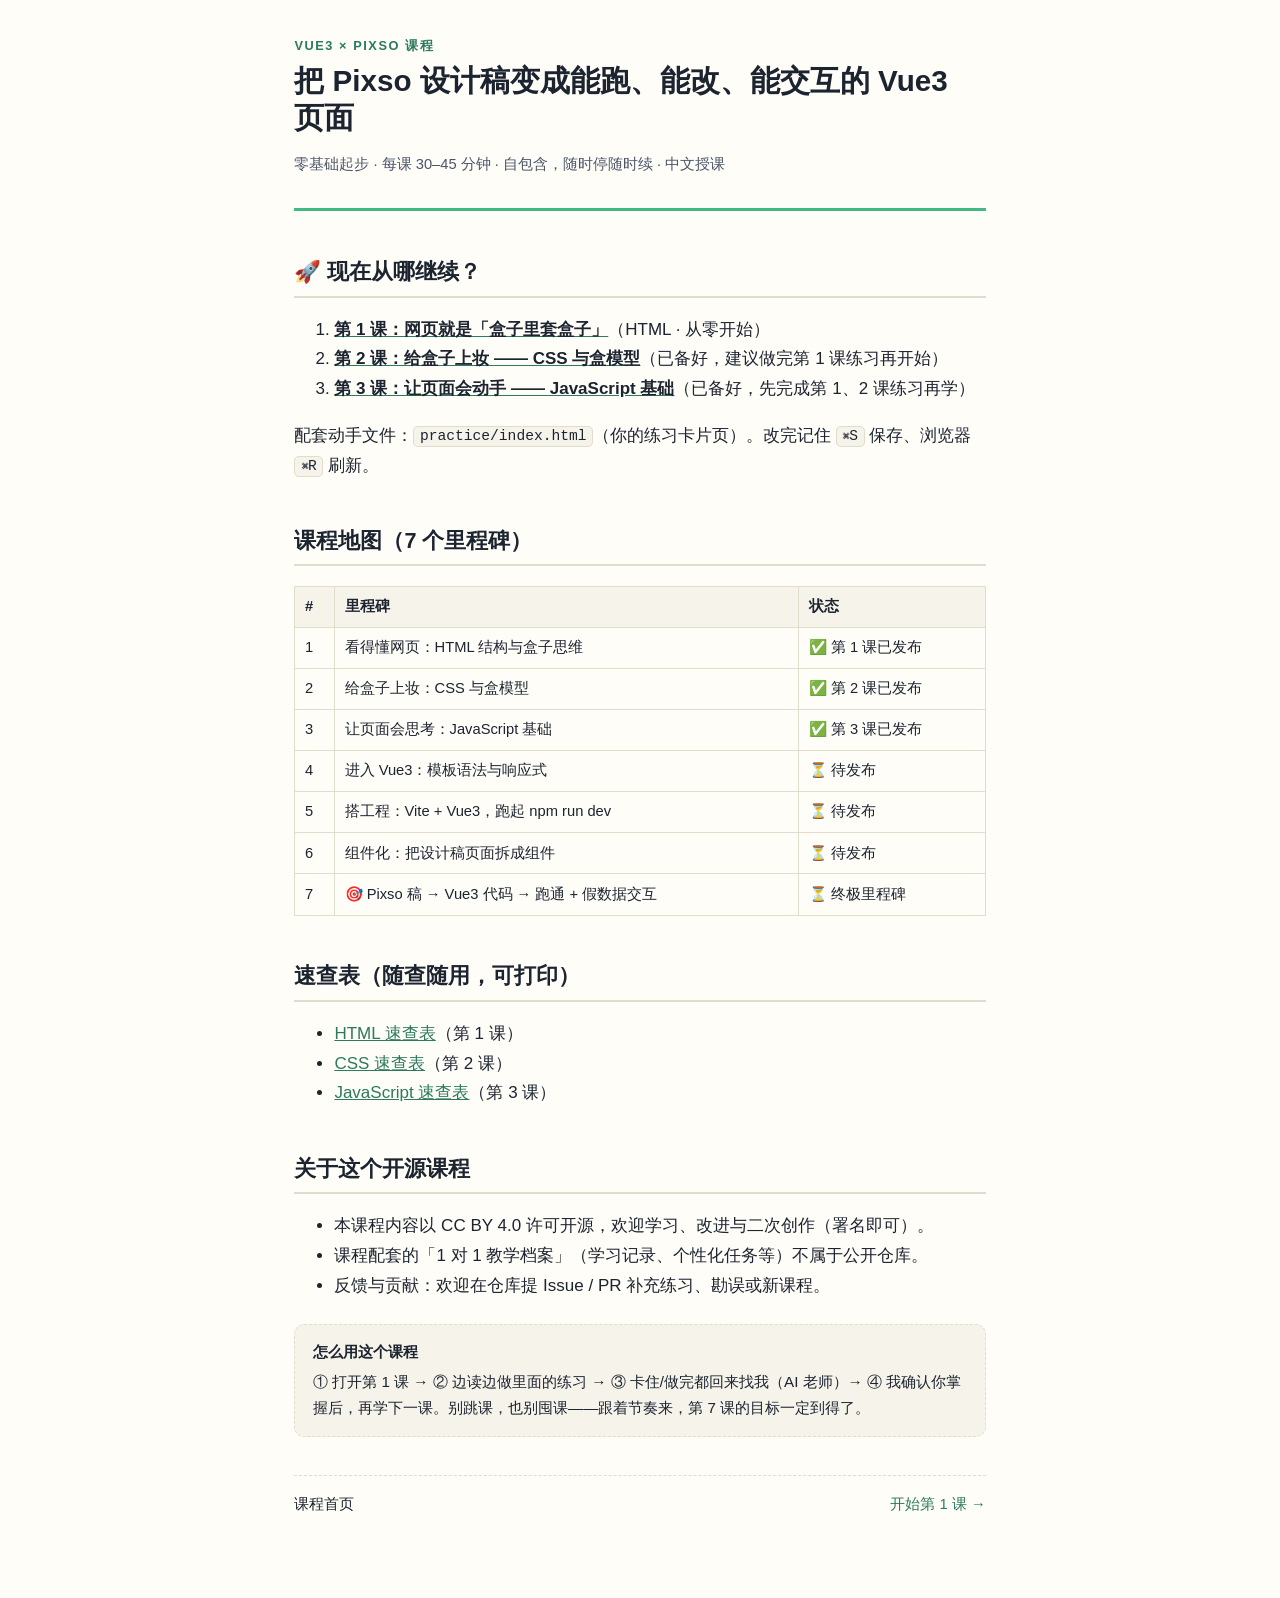
==== index.html @ 762867cb "开源 Vue3 × Pixso 课程：从零到把设计稿变成 Vue3 页面（第 1-3 课 + 速查表 + 里程碑 7 研究）" ====
<!doctype html>
<html lang="zh-CN">
<head>
<meta charset="UTF-8" />
<meta name="viewport" content="width=device-width, initial-scale=1" />
<title>课程首页 · Vue3 × Pixso（从零到把设计稿变成网页）</title>
<link rel="stylesheet" href="assets/course.css" />
</head>
<body>

<header class="lesson-header">
  <div class="course">Vue3 × Pixso 课程</div>
  <h1>把 Pixso 设计稿变成能跑、能改、能交互的 Vue3 页面</h1>
  <p class="meta">零基础起步 · 每课 30–45 分钟 · 自包含，随时停随时续 · 中文授课</p>
</header>

<section>
  <h2>🚀 现在从哪继续？</h2>
  <ol>
    <li><a href="lessons/0001-what-is-a-webpage.html"><strong>第 1 课：网页就是「盒子里套盒子」</strong></a>（HTML · 从零开始）</li>
    <li><a href="lessons/0002-css-and-box-model.html"><strong>第 2 课：给盒子上妆 —— CSS 与盒模型</strong></a>（已备好，建议做完第 1 课练习再开始）</li>
    <li><a href="lessons/0003-js-basics.html"><strong>第 3 课：让页面会动手 —— JavaScript 基础</strong></a>（已备好，先完成第 1、2 课练习再学）</li>
  </ol>
  <p>配套动手文件：<code>practice/index.html</code>（你的练习卡片页）。改完记住 <code>⌘S</code> 保存、浏览器 <code>⌘R</code> 刷新。</p>
</section>

<section>
  <h2>课程地图（7 个里程碑）</h2>
  <table>
    <tr><th>#</th><th>里程碑</th><th>状态</th></tr>
    <tr><td>1</td><td>看得懂网页：HTML 结构与盒子思维</td><td>✅ 第 1 课已发布</td></tr>
    <tr><td>2</td><td>给盒子上妆：CSS 与盒模型</td><td>✅ 第 2 课已发布</td></tr>
    <tr><td>3</td><td>让页面会思考：JavaScript 基础</td><td>✅ 第 3 课已发布</td></tr>
    <tr><td>4</td><td>进入 Vue3：模板语法与响应式</td><td>⏳ 待发布</td></tr>
    <tr><td>5</td><td>搭工程：Vite + Vue3，跑起 npm run dev</td><td>⏳ 待发布</td></tr>
    <tr><td>6</td><td>组件化：把设计稿页面拆成组件</td><td>⏳ 待发布</td></tr>
    <tr><td>7</td><td>🎯 Pixso 稿 → Vue3 代码 → 跑通 + 假数据交互</td><td>⏳ 终极里程碑</td></tr>
  </table>
</section>

<section>
  <h2>速查表（随查随用，可打印）</h2>
  <ul>
    <li><a href="reference/0001-html-cheatsheet.html">HTML 速查表</a>（第 1 课）</li>
    <li><a href="reference/0002-css-cheatsheet.html">CSS 速查表</a>（第 2 课）</li>
    <li><a href="reference/0003-js-cheatsheet.html">JavaScript 速查表</a>（第 3 课）</li>
  </ul>
</section>

<section>
  <h2>关于这个开源课程</h2>
  <ul>
    <li>本课程内容以 CC BY 4.0 许可开源，欢迎学习、改进与二次创作（署名即可）。</li>
    <li>课程配套的「1 对 1 教学档案」（学习记录、个性化任务等）不属于公开仓库。</li>
    <li>反馈与贡献：欢迎在仓库提 Issue / PR 补充练习、勘误或新课程。</li>
  </ul>
</section>

<div class="keyidea">
  <strong>怎么用这个课程</strong>
  ① 打开第 1 课 → ② 边读边做里面的练习 → ③ 卡住/做完都回来找我（AI 老师）→ ④ 我确认你掌握后，再学下一课。别跳课，也别囤课——跟着节奏来，第 7 课的目标一定到得了。
</div>

<nav class="lesson-nav">
  <span>课程首页</span>
  <span><a href="lessons/0001-what-is-a-webpage.html">开始第 1 课 →</a></span>
</nav>

</body>
</html>
---- assets/course.css ----
/* ============================================================
   Vue3 × Pixso 课程 —— 共享样式（assets/course.css）
   所有 lessons 与 reference 页面统一引用，保证全课程观感一致。
   可打印。
   ============================================================ */

:root {
  --ink: #1c2430;
  --ink-soft: #4a5568;
  --paper: #fffdf8;
  --paper-2: #f6f3ea;
  --rule: #e2dccb;
  --accent: #42b883;        /* Vue 绿 */
  --accent-deep: #2c7a5f;
  --accent-tint: #e6f5ee;
  --warn: #b45309;
  --warn-tint: #fdf3e0;
  --code-bg: #282c34;
  --code-ink: #e8eaf0;
  --radius: 10px;
  --measure: 46rem;
}

* { box-sizing: border-box; }

html { scroll-behavior: smooth; }

body {
  margin: 0 auto;
  max-width: var(--measure);
  padding: 2.2rem 1.4rem 5rem;
  background: var(--paper);
  color: var(--ink);
  font-family: -apple-system, BlinkMacSystemFont, "PingFang SC",
    "Hiragino Sans GB", "Microsoft YaHei", "Segoe UI", sans-serif;
  font-size: 17px;
  line-height: 1.75;
  text-rendering: optimizeLegibility;
}

/* ---------- 课程页眉与导航 ---------- */
.lesson-header {
  border-bottom: 3px solid var(--accent);
  padding-bottom: 1rem;
  margin-bottom: 2.2rem;
}
.lesson-header .course {
  font-size: .8rem;
  letter-spacing: .12em;
  color: var(--accent-deep);
  text-transform: uppercase;
  font-weight: 700;
}
.lesson-header h1 {
  font-size: 1.85rem;
  line-height: 1.25;
  margin: .35rem 0 .5rem;
}
.lesson-header .meta {
  color: var(--ink-soft);
  font-size: .92rem;
}
.meta time { white-space: nowrap; }

.lesson-nav {
  display: flex;
  justify-content: space-between;
  gap: 1rem;
  margin: 2.4rem 0 0;
  padding-top: 1rem;
  border-top: 1px dashed var(--rule);
  font-size: .92rem;
}
.lesson-nav a { text-decoration: none; color: var(--accent-deep); }
.lesson-nav a:hover { text-decoration: underline; }

/* ---------- 正文排版 ---------- */
h2 {
  font-size: 1.35rem;
  margin: 2.6rem 0 .7rem;
  padding-bottom: .3rem;
  border-bottom: 2px solid var(--rule);
}
h3 { font-size: 1.08rem; margin: 1.9rem 0 .5rem; color: var(--ink); }

p, li { color: var(--ink); }
strong { color: var(--ink); }

a { color: var(--accent-deep); }
a:hover { color: var(--accent); }

blockquote {
  margin: 1.2rem 0;
  padding: .2rem 1rem;
  border-left: 4px solid var(--accent);
  background: var(--accent-tint);
  border-radius: 0 var(--radius) var(--radius) 0;
}
blockquote p { margin: .6rem 0; }

hr { border: none; border-top: 1px dashed var(--rule); margin: 2.4rem 0; }

/* ---------- 代码 ---------- */
code {
  font-family: ui-monospace, "SF Mono", SFMono-Regular, Menlo, Consolas,
    "Liberation Mono", monospace;
  font-size: .86em;
  background: var(--paper-2);
  border: 1px solid var(--rule);
  border-radius: 5px;
  padding: .1em .38em;
}

pre {
  background: var(--code-bg);
  color: var(--code-ink);
  border-radius: var(--radius);
  padding: 1.1rem 1.25rem;
  overflow-x: auto;
  font-size: .85rem;
  line-height: 1.6;
}
pre code {
  background: none;
  border: none;
  color: inherit;
  padding: 0;
  font-size: 1em;
}
pre .c  { color: #7f8ea3; font-style: italic; }   /* 注释 */
pre .k  { color: #c792ea; }                        /* 关键字 */
pre .s  { color: #a5d6a7; }                        /* 字符串 */
pre .t  { color: #82aaff; }                        /* 标签/函数名 */
pre .n  { color: #ffcb6b; }                        /* 数字 */

/* ---------- 提示条 ---------- */
.tip, .win, .warnbox, .exercise, .keyidea {
  border-radius: var(--radius);
  padding: .85rem 1.1rem;
  margin: 1.5rem 0;
  font-size: .95rem;
}
.tip { background: var(--accent-tint); border-left: 5px solid var(--accent); }
.warnbox { background: var(--warn-tint); border-left: 5px solid var(--warn); }
.keyidea { background: var(--paper-2); border: 1px dashed var(--rule); }
.tip strong, .warnbox strong, .keyidea strong { display: block; margin-bottom: .2rem; }

/* ---------- 练习卡 ---------- */
.exercise {
  background: #eef4ff;
  border: 1px solid #c9d8f8;
  border-left: 6px solid #3b6fd4;
}
.exercise > strong:first-child {
  display: block;
  color: #2b4fa8;
  margin-bottom: .4rem;
  font-size: 1.02rem;
}
.exercise ol { margin: .5rem 0 .3rem; padding-left: 1.4rem; }
.exercise li { margin: .35rem 0; }
.checklist { list-style: none; padding-left: .2rem; }
.checklist li::before { content: "☐ "; color: var(--accent-deep); font-weight: 700; }

/* ---------- 测验（配合 assets/quiz.js） ---------- */
.quiz {
  border: 2px solid var(--accent);
  border-radius: var(--radius);
  padding: 1rem 1.2rem 1.2rem;
  margin: 1.8rem 0;
  background: #fff;
}
.quiz > p:first-child { margin-top: .3rem; font-weight: 600; }
.quiz-opt {
  display: block;
  width: 100%;
  text-align: left;
  margin: .5rem 0;
  padding: .55rem .9rem;
  font: inherit;
  font-size: .95rem;
  color: var(--ink);
  background: var(--paper-2);
  border: 1px solid var(--rule);
  border-radius: 8px;
  cursor: pointer;
}
.quiz-opt:hover:not(:disabled) { border-color: var(--accent); background: var(--accent-tint); }
.quiz-opt:disabled { cursor: default; opacity: .85; }
.quiz-opt.correct {
  border-color: var(--accent-deep);
  background: var(--accent-tint);
  font-weight: 700;
}
.quiz-opt.wrong {
  border-color: #d9534f;
  background: #fdeeee;
  text-decoration: line-through;
}
.quiz-feedback { margin: .6rem 0 0; font-size: .92rem; }
.quiz-feedback.ok { color: var(--accent-deep); }
.quiz-feedback.no { color: var(--warn); }

/* ---------- 图片与表格 ---------- */
img { max-width: 100%; height: auto; border-radius: 6px; border: 1px solid var(--rule); }
table { border-collapse: collapse; width: 100%; margin: 1.2rem 0; font-size: .92rem; }
th, td { border: 1px solid var(--rule); padding: .45rem .6rem; text-align: left; vertical-align: top; }
th { background: var(--paper-2); }

/* ---------- 打印 ---------- */
@media print {
  body { max-width: none; font-size: 11.5pt; padding: 0; }
  .lesson-nav, .quiz-opt, pre { break-inside: avoid; }
  a { color: var(--ink); text-decoration: underline; }
  .exercise, .quiz { break-inside: avoid; }
}
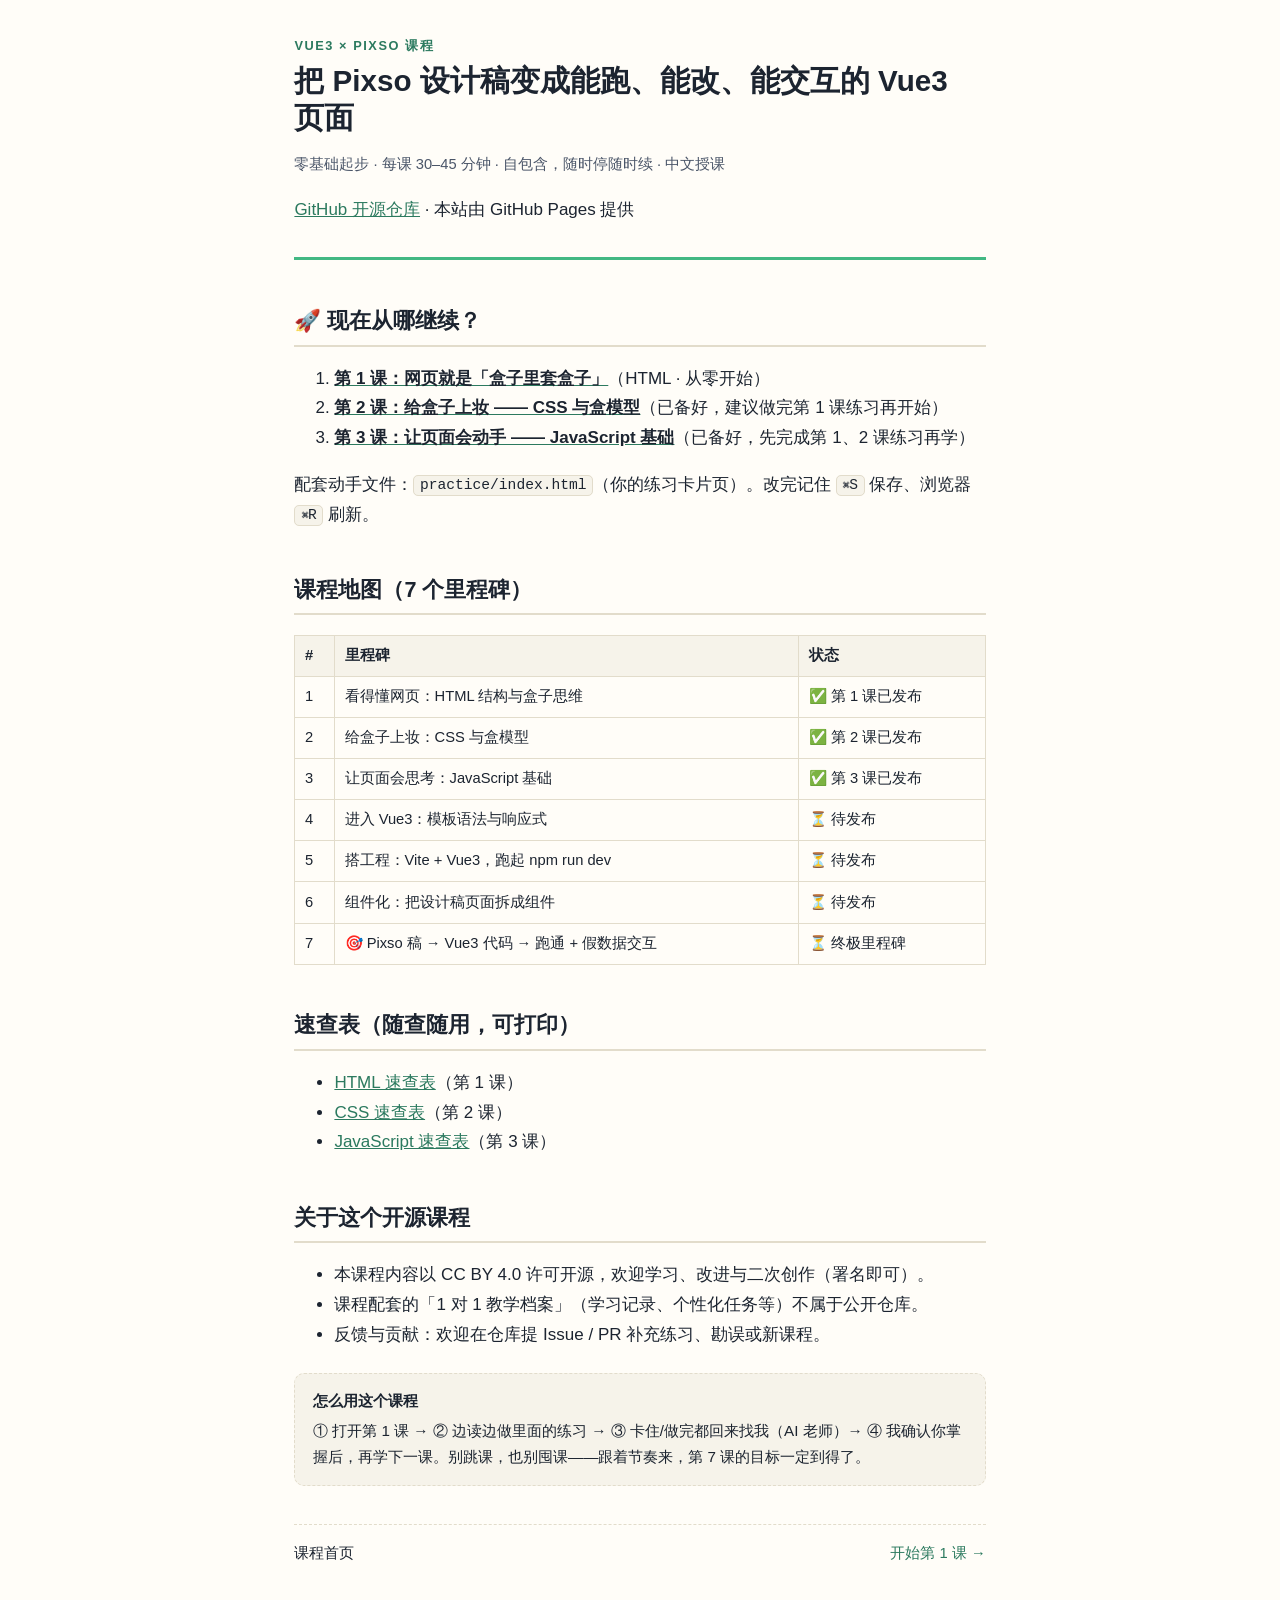
==== commit dab61efc: "更新在线课程入口: index.html" ====
--- a/index.html
+++ b/index.html
@@ -12,6 +12,7 @@
   <div class="course">Vue3 × Pixso 课程</div>
   <h1>把 Pixso 设计稿变成能跑、能改、能交互的 Vue3 页面</h1>
   <p class="meta">零基础起步 · 每课 30–45 分钟 · 自包含，随时停随时续 · 中文授课</p>
+  <p><a href="https://github.com/cchichi/vue3-from-pixso">GitHub 开源仓库</a> · 本站由 GitHub Pages 提供</p>
 </header>
 
 <section>
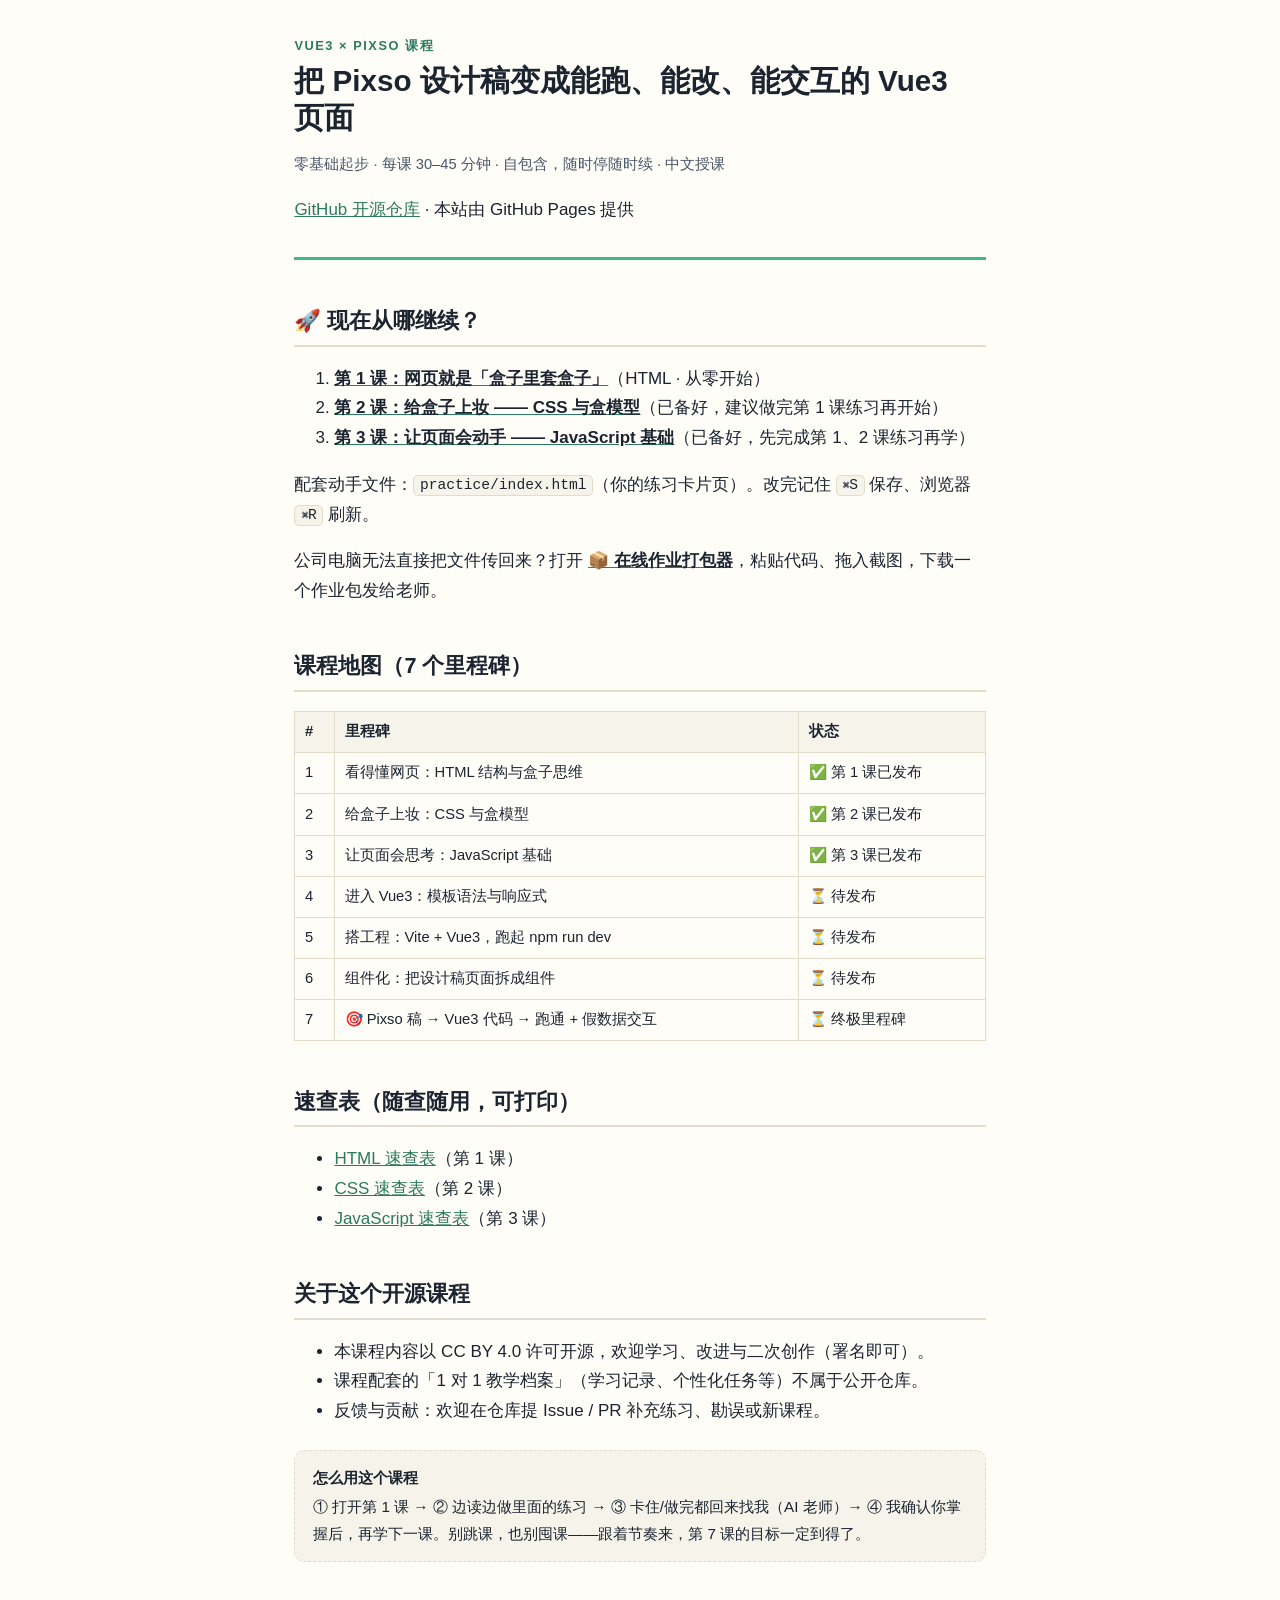
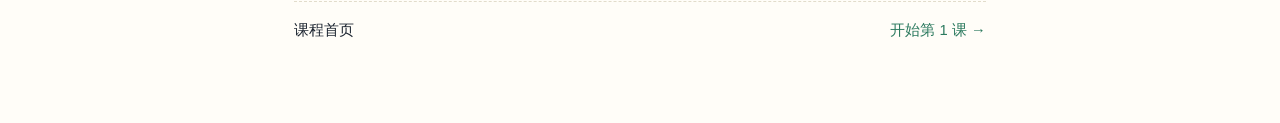
==== commit 559c0770: "增加在线作业打包器" ====
--- a/index.html
+++ b/index.html
@@ -23,6 +23,7 @@
     <li><a href="lessons/0003-js-basics.html"><strong>第 3 课：让页面会动手 —— JavaScript 基础</strong></a>（已备好，先完成第 1、2 课练习再学）</li>
   </ol>
   <p>配套动手文件：<code>practice/index.html</code>（你的练习卡片页）。改完记住 <code>⌘S</code> 保存、浏览器 <code>⌘R</code> 刷新。</p>
+  <p>公司电脑无法直接把文件传回来？打开 <a href="submit.html"><strong>📦 在线作业打包器</strong></a>，粘贴代码、拖入截图，下载一个作业包发给老师。</p>
 </section>
 
 <section>
